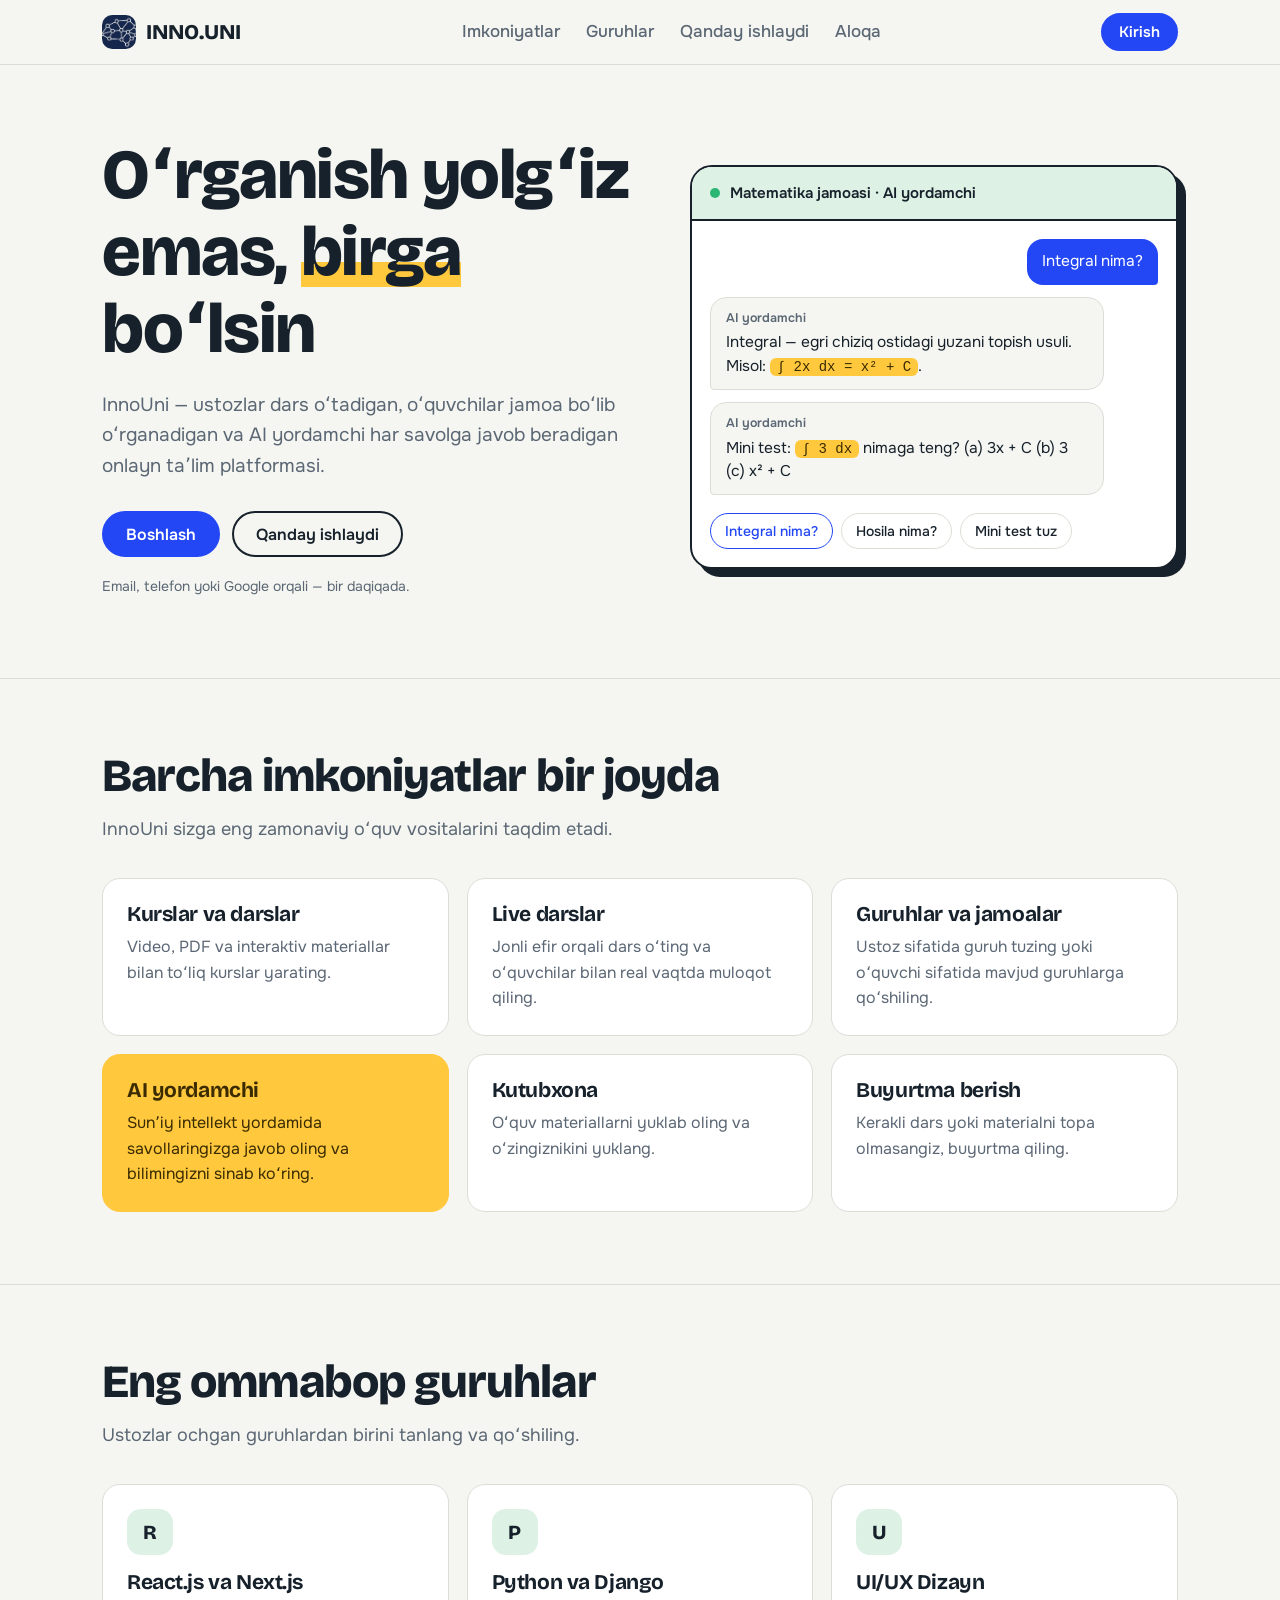
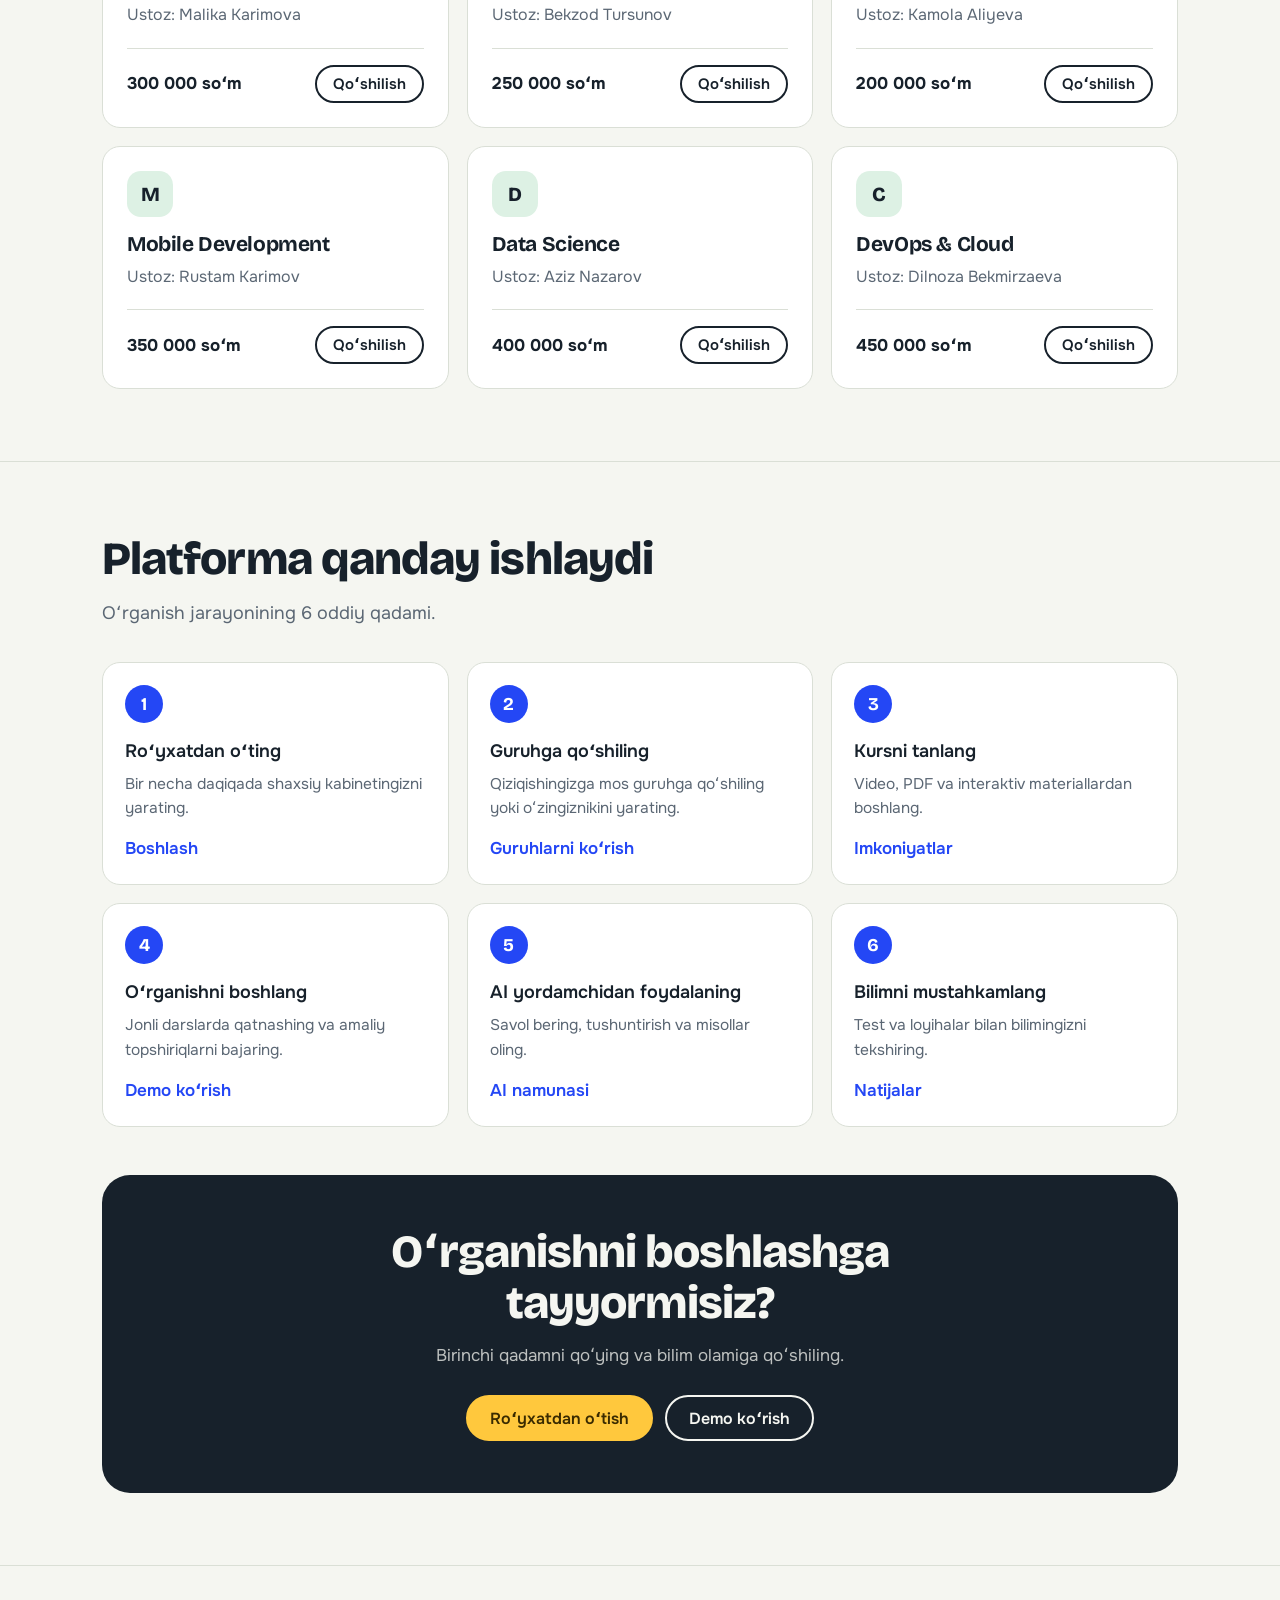
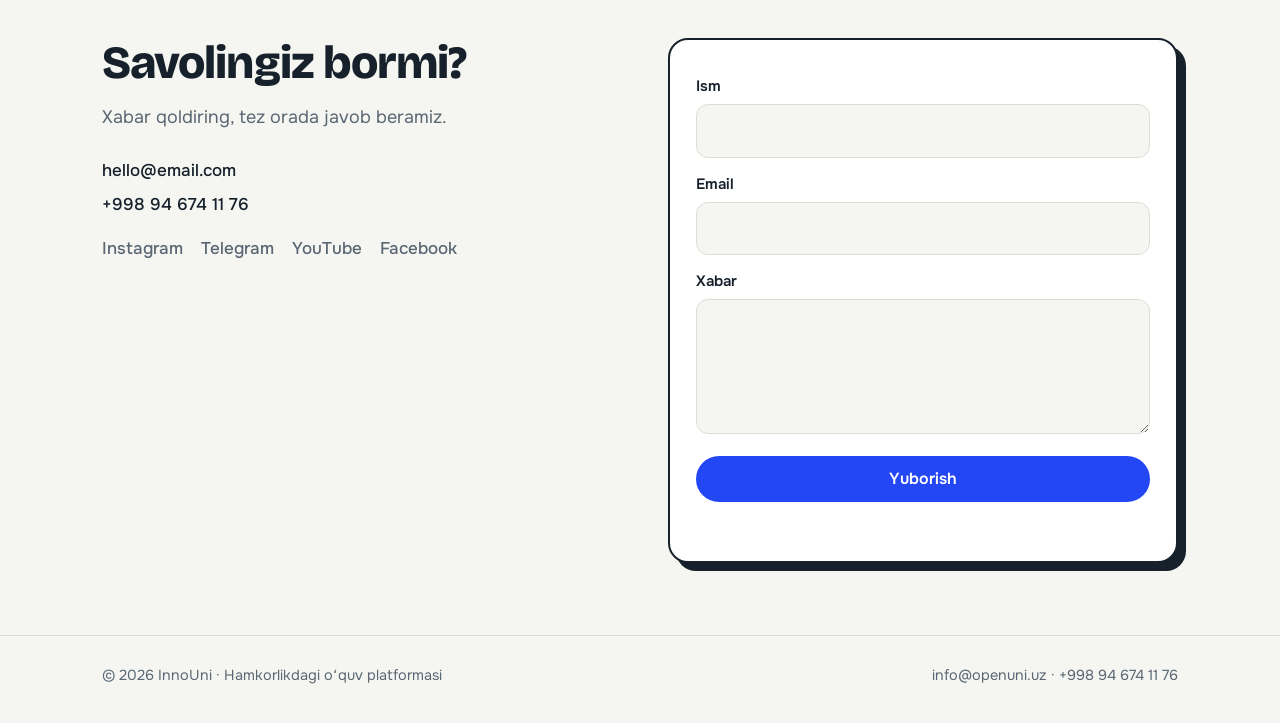
==== index.html @ 682aa375 "Gather edu edu1" ====
<!DOCTYPE html>
<html lang="uz">
<head>
<meta charset="UTF-8">
<meta name="viewport" content="width=device-width, initial-scale=1, viewport-fit=cover">
<meta name="author" content="Sunnat Ulashev">
<meta name="description" content="InnoUni — ustozlar va oʻquvchilarni birlashtiruvchi onlayn taʼlim platformasi">
<meta property="og:title" content="InnoUni">
<meta property="og:description" content="Birga oʻrganamiz: kurslar, jamoalar va AI yordamchi">
<meta property="og:type" content="website">
<title>InnoUni — birga oʻrganamiz</title>
<link rel="icon" href="imgs/00000000000.jpg">
<link rel="preconnect" href="https://fonts.googleapis.com">
<link rel="preconnect" href="https://fonts.gstatic.com" crossorigin>
<link href="https://fonts.googleapis.com/css2?family=Bricolage+Grotesque:wght@500;700;800&family=Onest:wght@400;500;600&display=swap" rel="stylesheet">
<link rel="stylesheet" href="style/innouni.css">
</head>
<body>
<header>
  <div class="wrap nav">
    <a class="logo" href="#top"><img src="imgs/00000000000.jpg" alt="" width="34" height="34">INNO.UNI</a>
    <nav aria-label="Asosiy"><ul>
      <li><a href="#imkoniyatlar">Imkoniyatlar</a></li>
      <li><a href="#popular-groups">Guruhlar</a></li>
      <li><a href="#how-it-work">Qanday ishlaydi</a></li>
      <li><a href="#contact">Aloqa</a></li>
    </ul></nav>
    <a class="btn primary sm" href="secondary.html/login/login.html">Kirish</a>
  </div>
</header>

<main id="top">
<div class="wrap hero">
  <div>
    <h1>Oʻrganish yolgʻiz emas, <span>birga</span> boʻlsin</h1>
    <p class="lead">InnoUni — ustozlar dars oʻtadigan, oʻquvchilar jamoa boʻlib oʻrganadigan va AI yordamchi har savolga javob beradigan onlayn taʼlim platformasi.</p>
    <div class="cta">
      <a class="btn primary" href="secondary.html/login/login.html">Boshlash</a>
      <a class="btn" href="#how-it-work">Qanday ishlaydi</a>
    </div>
    <p class="fine">Email, telefon yoki Google orqali — bir daqiqada.</p>
  </div>
  <div class="chat" aria-label="AI yordamchi namunasi">
    <div class="chat-top"><b></b>Matematika jamoasi · AI yordamchi</div>
    <div class="msgs" id="msgs" aria-live="polite"></div>
    <div class="chips" id="chips">
      <button class="chip" data-q="integral" aria-pressed="true">Integral nima?</button>
      <button class="chip" data-q="hosila" aria-pressed="false">Hosila nima?</button>
      <button class="chip" data-q="test" aria-pressed="false">Mini test tuz</button>
    </div>
  </div>
</div>

<section id="imkoniyatlar">
  <div class="wrap">
    <h2>Barcha imkoniyatlar bir joyda</h2>
    <p class="sub">InnoUni sizga eng zamonaviy oʻquv vositalarini taqdim etadi.</p>
    <div class="grid3">
      <div class="card"><h3>Kurslar va darslar</h3><p>Video, PDF va interaktiv materiallar bilan toʻliq kurslar yarating.</p></div>
      <div class="card"><h3>Live darslar</h3><p>Jonli efir orqali dars oʻting va oʻquvchilar bilan real vaqtda muloqot qiling.</p></div>
      <div class="card"><h3>Guruhlar va jamoalar</h3><p>Ustoz sifatida guruh tuzing yoki oʻquvchi sifatida mavjud guruhlarga qoʻshiling.</p></div>
      <div class="card hl"><h3>AI yordamchi</h3><p>Sunʼiy intellekt yordamida savollaringizga javob oling va bilimingizni sinab koʻring.</p></div>
      <div class="card"><h3>Kutubxona</h3><p>Oʻquv materiallarni yuklab oling va oʻzingiznikini yuklang.</p></div>
      <div class="card"><h3>Buyurtma berish</h3><p>Kerakli dars yoki materialni topa olmasangiz, buyurtma qiling.</p></div>
    </div>
  </div>
</section>

<section id="popular-groups">
  <div class="wrap">
    <h2>Eng ommabop guruhlar</h2>
    <p class="sub">Ustozlar ochgan guruhlardan birini tanlang va qoʻshiling.</p>
    <div class="grid3">
      <article class="group"><span class="av">R</span><h3>React.js va Next.js</h3><p>Ustoz: Malika Karimova</p><div class="price"><b>300 000 soʻm</b><a class="btn sm" href="secondary.html/dashboard/dashboard.html">Qoʻshilish</a></div></article>
      <article class="group"><span class="av">P</span><h3>Python va Django</h3><p>Ustoz: Bekzod Tursunov</p><div class="price"><b>250 000 soʻm</b><a class="btn sm" href="secondary.html/dashboard/dashboard.html">Qoʻshilish</a></div></article>
      <article class="group"><span class="av">U</span><h3>UI/UX Dizayn</h3><p>Ustoz: Kamola Aliyeva</p><div class="price"><b>200 000 soʻm</b><a class="btn sm" href="secondary.html/dashboard/dashboard.html">Qoʻshilish</a></div></article>
      <article class="group"><span class="av">M</span><h3>Mobile Development</h3><p>Ustoz: Rustam Karimov</p><div class="price"><b>350 000 soʻm</b><a class="btn sm" href="secondary.html/dashboard/dashboard.html">Qoʻshilish</a></div></article>
      <article class="group"><span class="av">D</span><h3>Data Science</h3><p>Ustoz: Aziz Nazarov</p><div class="price"><b>400 000 soʻm</b><a class="btn sm" href="secondary.html/dashboard/dashboard.html">Qoʻshilish</a></div></article>
      <article class="group"><span class="av">C</span><h3>DevOps &amp; Cloud</h3><p>Ustoz: Dilnoza Bekmirzaeva</p><div class="price"><b>450 000 soʻm</b><a class="btn sm" href="secondary.html/dashboard/dashboard.html">Qoʻshilish</a></div></article>
    </div>
  </div>
</section>

<section id="how-it-work">
  <div class="wrap">
    <h2>Platforma qanday ishlaydi</h2>
    <p class="sub">Oʻrganish jarayonining 6 oddiy qadami.</p>
    <ol class="steps">
      <li><b>Roʻyxatdan oʻting</b><span>Bir necha daqiqada shaxsiy kabinetingizni yarating.</span><a href="secondary.html/login/login.html">Boshlash</a></li>
      <li><b>Guruhga qoʻshiling</b><span>Qiziqishingizga mos guruhga qoʻshiling yoki oʻzingiznikini yarating.</span><a href="secondary.html/dashboard/dashboard.html">Guruhlarni koʻrish</a></li>
      <li><b>Kursni tanlang</b><span>Video, PDF va interaktiv materiallardan boshlang.</span><a href="#imkoniyatlar">Imkoniyatlar</a></li>
      <li><b>Oʻrganishni boshlang</b><span>Jonli darslarda qatnashing va amaliy topshiriqlarni bajaring.</span><a href="secondary.html/dashboard/dashboard.html">Demo koʻrish</a></li>
      <li><b>AI yordamchidan foydalaning</b><span>Savol bering, tushuntirish va misollar oling.</span><a href="#top">AI namunasi</a></li>
      <li><b>Bilimni mustahkamlang</b><span>Test va loyihalar bilan bilimingizni tekshiring.</span><a href="secondary.html/dashboard/dashboard.html">Natijalar</a></li>
    </ol>
    <div class="final">
      <h2>Oʻrganishni boshlashga tayyormisiz?</h2>
      <p>Birinchi qadamni qoʻying va bilim olamiga qoʻshiling.</p>
      <div class="cta" style="justify-content:center">
        <a class="btn primary" href="secondary.html/login/login.html">Roʻyxatdan oʻtish</a>
        <a class="btn ghost" href="secondary.html/dashboard/dashboard.html">Demo koʻrish</a>
      </div>
    </div>
  </div>
</section>

<section id="contact">
  <div class="wrap split">
    <div>
      <h2>Savolingiz bormi?</h2>
      <p class="sub">Xabar qoldiring, tez orada javob beramiz.</p>
      <p class="links"><a href="mailto:hello@email.com">hello@email.com</a><br><a href="tel:+998946741176">+998 94 674 11 76</a></p>
      <p class="links soc"><a href="#">Instagram</a><a href="#">Telegram</a><a href="#">YouTube</a><a href="#">Facebook</a></p>
    </div>
    <form id="contactForm" class="form">
      <label for="contactName">Ism</label>
      <input type="text" id="contactName" autocomplete="name" required>
      <label for="contactEmail">Email</label>
      <input type="email" id="contactEmail" autocomplete="email" required>
      <label for="contactMessage">Xabar</label>
      <textarea id="contactMessage" rows="4" required></textarea>
      <button type="submit" class="btn primary btn-send">Yuborish</button>
      <p id="formNote" role="status"></p>
    </form>
  </div>
</section>
</main>

<footer><div class="wrap">
  <span>© 2026 InnoUni · Hamkorlikdagi oʻquv platformasi</span>
  <span>info@openuni.uz · +998 94 674 11 76</span>
</div></footer>

<script src="frontend/js/config.js"></script>
<script>
(function(){
  var A={
    integral:["Integral — egri chiziq ostidagi yuzani topish usuli. Misol: <code>∫ 2x dx = x² + C</code>.","Mini test: <code>∫ 3 dx</code> nimaga teng? (a) 3x + C (b) 3 (c) x² + C"],
    hosila:["Hosila — funksiya qanchalik tez oʻzgarishini koʻrsatadi. Misol: <code>(x²)′ = 2x</code>.","Mini test: <code>(5x)′</code> nimaga teng? (a) 5 (b) 5x (c) x"],
    test:["Mana bitta savol: <code>∫ 2x dx</code> nimaga teng?","(a) x² + C (b) 2 + C (c) x + C. Javobingizni yozing, tekshiraman."]
  };
  var Q={integral:"Integral nima?",hosila:"Hosila nima?",test:"Mini test tuz"};
  var box=document.getElementById("msgs"),chips=document.querySelectorAll(".chip");
  function show(k){
    box.innerHTML='<div class="m u"></div><div class="m a"><small>AI yordamchi</small>'+A[k][0]+'</div><div class="m a"><small>AI yordamchi</small>'+A[k][1]+'</div>';
    box.firstChild.textContent=Q[k];
    chips.forEach(function(c){c.setAttribute("aria-pressed",String(c.dataset.q===k))});
  }
  chips.forEach(function(c){c.addEventListener("click",function(){show(c.dataset.q)})});
  show("integral");

  var form=document.getElementById("contactForm"),note=document.getElementById("formNote");
  form.addEventListener("submit",async function(e){
    e.preventDefault();
    var btn=form.querySelector(".btn-send");
    btn.textContent="Yuborilmoqda…";btn.disabled=true;note.textContent="";note.className="";
    var base=(window.config&&window.config.apiBaseUrl)||"http://localhost:3000/api";
    try{
      var r=await fetch(base+"/contact",{method:"POST",headers:{"Content-Type":"application/json"},
        body:JSON.stringify({name:form.contactName.value,email:form.contactEmail.value,message:form.contactMessage.value})});
      var d=await r.json().catch(function(){return{}});
      if(r.ok){note.textContent="Xabar yuborildi. Rahmat!";note.className="ok";form.reset();}
      else{note.textContent=d.error||"Xabar yuborilmadi. Qayta urinib koʻring.";note.className="err";}
    }catch(err){
      note.textContent="Server bilan aloqa yoʻq. Birozdan soʻng qayta urinib koʻring.";note.className="err";
    }finally{btn.textContent="Yuborish";btn.disabled=false;}
  });
})();
</script>
</body>
</html>
---- style/innouni.css ----
:root{
  --bg:#F5F6F1;--surface:#FFFFFF;--ink:#17212B;--muted:#5B6774;--line:#DADFD6;
  --brand:#2447F5;--brand-ink:#FFFFFF;--sun:#FFC83D;--sun-ink:#3A2B00;--leaf:#DDF1E4;
  --head:"Bricolage Grotesque","Segoe UI",system-ui,sans-serif;
  --body:"Onest","Segoe UI",system-ui,sans-serif;
  box-sizing:border-box;padding-top:env(safe-area-inset-top,0px);padding-bottom:env(safe-area-inset-bottom,0px);
  color-scheme:light;
}
@media (prefers-color-scheme:dark){:root{
  --bg:#0F1519;--surface:#172027;--ink:#EEF2EC;--muted:#9AA7B2;--line:#2A353E;
  --brand:#7C93FF;--brand-ink:#0B1030;--leaf:#1B3326;color-scheme:dark}}
html{scroll-padding-top:80px;scroll-behavior:smooth}
*,*::before,*::after{box-sizing:border-box}
body{margin:0;background:var(--bg);color:var(--ink);font:400 17px/1.6 var(--body);-webkit-font-smoothing:antialiased}
h1,h2,h3{font-family:var(--head);line-height:1.1;margin:0;letter-spacing:-.02em}
p{margin:0}a{color:inherit}
:focus-visible{outline:3px solid var(--brand);outline-offset:3px;border-radius:8px}
.wrap{max-width:1120px;margin:0 auto;padding:0 22px}
header{position:sticky;top:0;z-index:5;background:var(--bg);border-bottom:1px solid var(--line)}
.nav{display:flex;align-items:center;justify-content:space-between;height:64px;gap:16px}
.logo{font:800 21px var(--head);text-decoration:none;display:flex;align-items:center;gap:10px}
.logo img{border-radius:30%;object-fit:cover}
nav ul{display:flex;gap:26px;list-style:none;margin:0;padding:0;font-weight:500}
nav a{text-decoration:none;color:var(--muted)}nav a:hover{color:var(--ink)}
.btn{display:inline-flex;align-items:center;justify-content:center;min-height:46px;padding:0 22px;border-radius:999px;font:600 16px var(--body);text-decoration:none;border:2px solid var(--ink);background:transparent;color:var(--ink);cursor:pointer}
.btn.primary{background:var(--brand);border-color:var(--brand);color:var(--brand-ink)}
.btn.primary:hover{filter:brightness(1.08)}
.btn.sm{min-height:38px;padding:0 16px;font-size:15px}
.btn[disabled]{opacity:.6;cursor:wait}
.hero{display:grid;grid-template-columns:1.05fr .95fr;gap:48px;align-items:center;padding:72px 22px 80px}
.hero h1{font-size:clamp(38px,6vw,70px);font-weight:800}
.hero h1 span{background:linear-gradient(transparent 62%,var(--sun) 62% 92%,transparent 92%);color:inherit}
.lead{font-size:19px;color:var(--muted);max-width:30em;margin:22px 0 30px}
.cta{display:flex;flex-wrap:wrap;gap:12px}
.fine{margin-top:18px;font-size:14px;color:var(--muted)}
.chat{background:var(--surface);border:2px solid var(--ink);border-radius:22px;box-shadow:8px 8px 0 var(--ink);overflow:hidden}
.chat-top{display:flex;align-items:center;gap:10px;padding:14px 18px;border-bottom:2px solid var(--ink);background:var(--leaf);font-weight:600;font-size:15px}
.chat-top b{width:10px;height:10px;border-radius:50%;background:#2BB673}
.msgs{padding:18px;display:grid;gap:12px;min-height:280px;align-content:start}
.m{max-width:88%;padding:11px 15px;border-radius:16px;font-size:15.5px;line-height:1.5}
.m.u{justify-self:end;background:var(--brand);color:var(--brand-ink);border-bottom-right-radius:4px}
.m.a{background:var(--bg);border:1px solid var(--line);border-bottom-left-radius:4px}
.m.a small{display:block;color:var(--muted);font-size:12.5px;margin-bottom:4px;font-weight:600}
.m.a code{background:var(--sun);color:var(--sun-ink);padding:1px 7px;border-radius:6px;font-size:14px}
.chips{display:flex;flex-wrap:wrap;gap:8px;padding:0 18px 18px}
.chip{border:1.5px solid var(--line);background:var(--surface);color:var(--ink);border-radius:999px;padding:8px 14px;font:500 14px var(--body);cursor:pointer}
.chip[aria-pressed="true"],.chip:hover{border-color:var(--brand);color:var(--brand)}
section{padding:72px 0;border-top:1px solid var(--line)}
section h2{font-size:clamp(30px,4.4vw,46px);font-weight:800;max-width:16em}
.sub{color:var(--muted);max-width:36em;margin-top:14px;font-size:18px}
.grid3{display:grid;grid-template-columns:repeat(3,1fr);gap:18px;margin-top:34px}
.card,.group{background:var(--surface);border:1.5px solid var(--line);border-radius:18px;padding:24px}
.card h3,.group h3{font-size:21px;margin-bottom:8px}
.card p,.group>p{color:var(--muted);font-size:16px}
.card.hl{background:var(--sun);border-color:var(--sun);color:var(--sun-ink)}
.card.hl p{color:var(--sun-ink)}
.av{display:grid;place-items:center;width:46px;height:46px;border-radius:14px;background:var(--leaf);font:800 20px var(--head);margin-bottom:16px}
.price{display:flex;justify-content:space-between;align-items:center;gap:10px;margin-top:20px;padding-top:16px;border-top:1px solid var(--line)}
.steps{list-style:none;counter-reset:s;margin:34px 0 0;padding:0;display:grid;grid-template-columns:repeat(3,1fr);gap:18px}
.steps li{counter-increment:s;background:var(--surface);border:1.5px solid var(--line);border-radius:18px;padding:22px;display:flex;flex-direction:column;gap:6px}
.steps li::before{content:counter(s);width:38px;height:38px;border-radius:50%;background:var(--brand);color:var(--brand-ink);display:grid;place-items:center;font:700 18px var(--head);margin-bottom:8px}
.steps b{font-weight:600;font-size:18px}
.steps span{color:var(--muted);font-size:15.5px;flex:1}
.steps a{margin-top:8px;font-weight:600;color:var(--brand);text-decoration:none}
.steps a:hover{text-decoration:underline}
.final{background:var(--ink);color:var(--bg);border-radius:28px;padding:52px 28px;text-align:center;margin-top:48px}
.final h2{margin:0 auto;color:var(--bg)}
.final p{opacity:.75;margin:14px auto 26px;max-width:32em}
.final .btn.primary{background:var(--sun);border-color:var(--sun);color:var(--sun-ink)}
.final .btn.ghost{border-color:var(--bg);color:var(--bg)}
.split{display:grid;grid-template-columns:1fr 1fr;gap:56px;align-items:start}
.links{margin-top:22px;font-weight:500;line-height:2}
.links a{text-decoration:none}.links a:hover{text-decoration:underline}
.soc{display:flex;flex-wrap:wrap;gap:8px 18px;color:var(--muted);margin-top:10px}
.form{background:var(--surface);border:2px solid var(--ink);border-radius:20px;padding:26px;box-shadow:8px 8px 0 var(--ink);display:grid;gap:6px}
.form label{font-weight:600;font-size:15px;margin-top:8px}
.form input,.form textarea{width:100%;font:inherit;color:var(--ink);background:var(--bg);border:1.5px solid var(--line);border-radius:12px;padding:12px 14px}
.form input:focus,.form textarea:focus{outline:none;border-color:var(--brand)}
.form .btn{margin-top:16px}
#formNote{min-height:1.4em;font-size:15px;margin-top:6px}
#formNote.ok{color:#1E8E5A}#formNote.err{color:#D14343}
footer{border-top:1px solid var(--line);padding:28px 0 36px;color:var(--muted);font-size:14.5px}
footer .wrap{display:flex;justify-content:space-between;flex-wrap:wrap;gap:10px}
@media (max-width:900px){
  nav ul{display:none}
  .hero,.split{grid-template-columns:1fr;gap:36px}
  .hero{padding:44px 22px 56px}
  .grid3,.steps{grid-template-columns:1fr}
  section{padding:56px 0}
}
@media (prefers-reduced-motion:reduce){html{scroll-behavior:auto}}
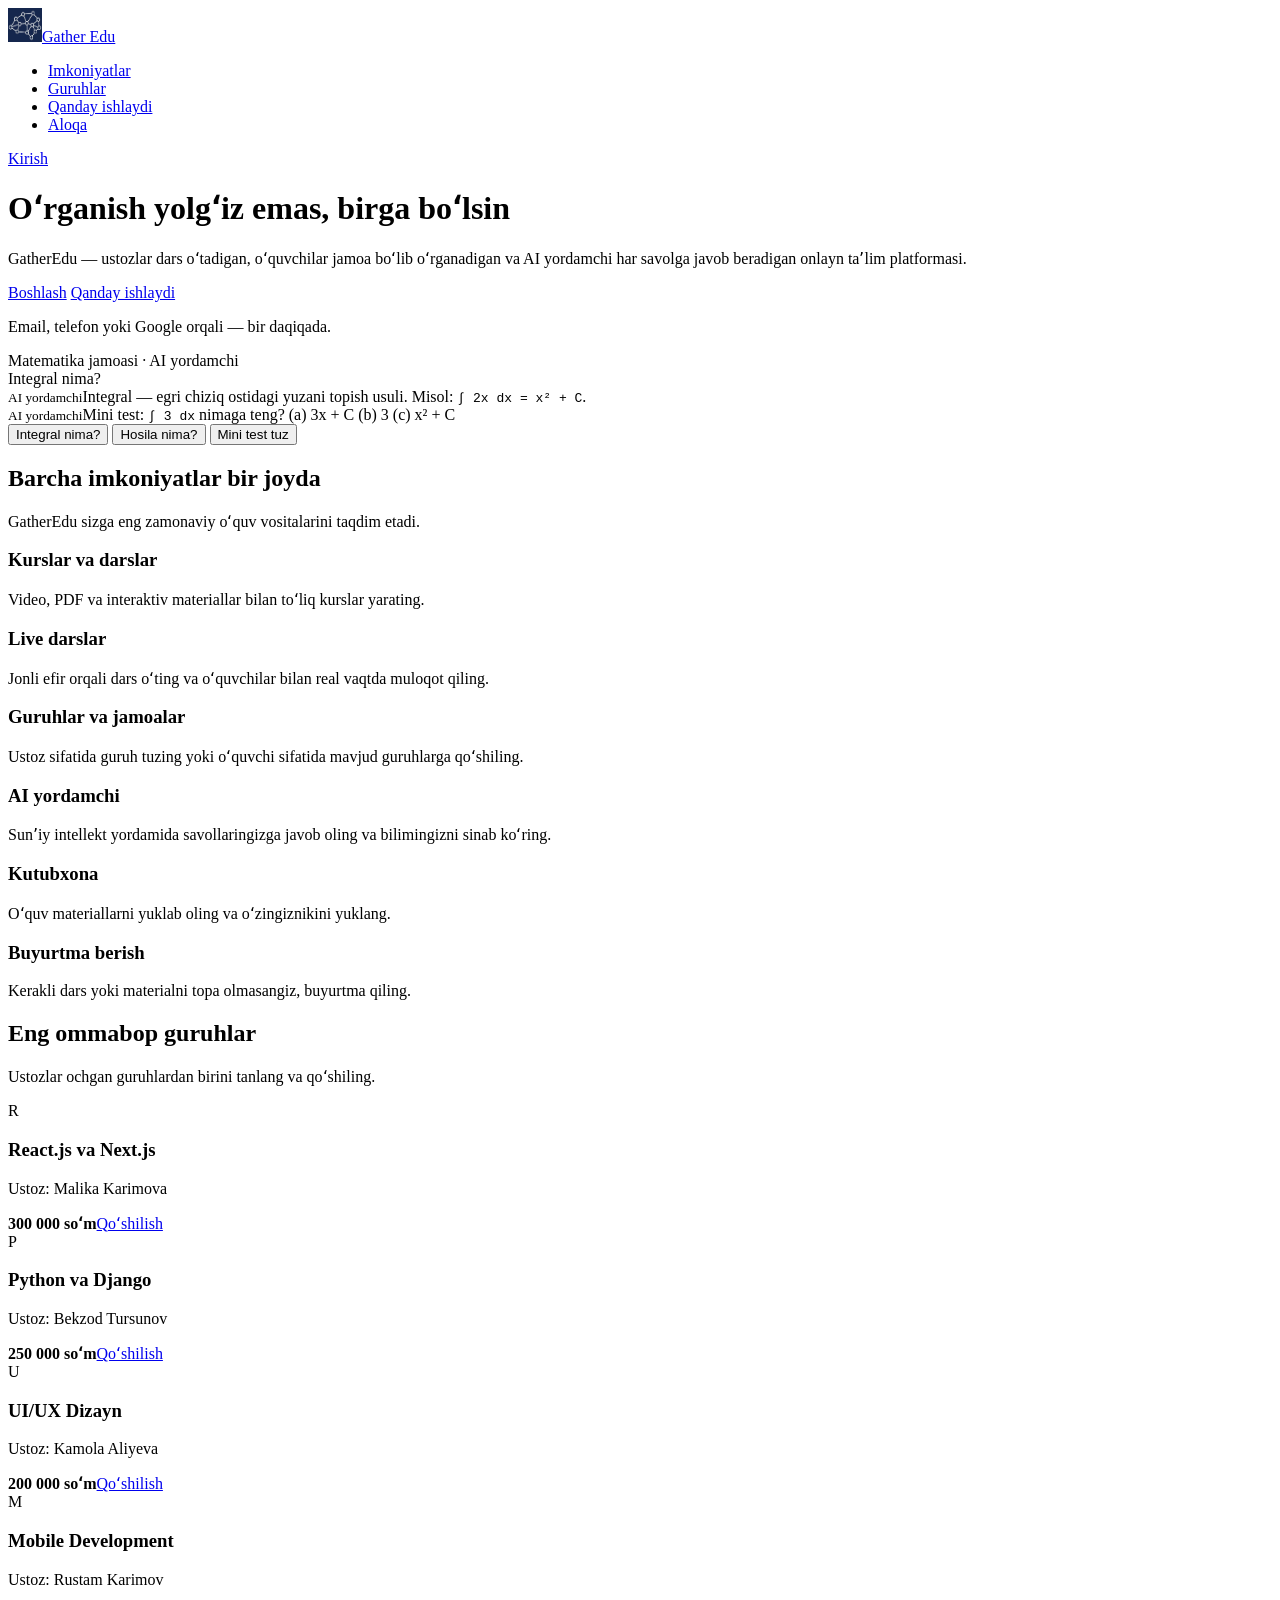
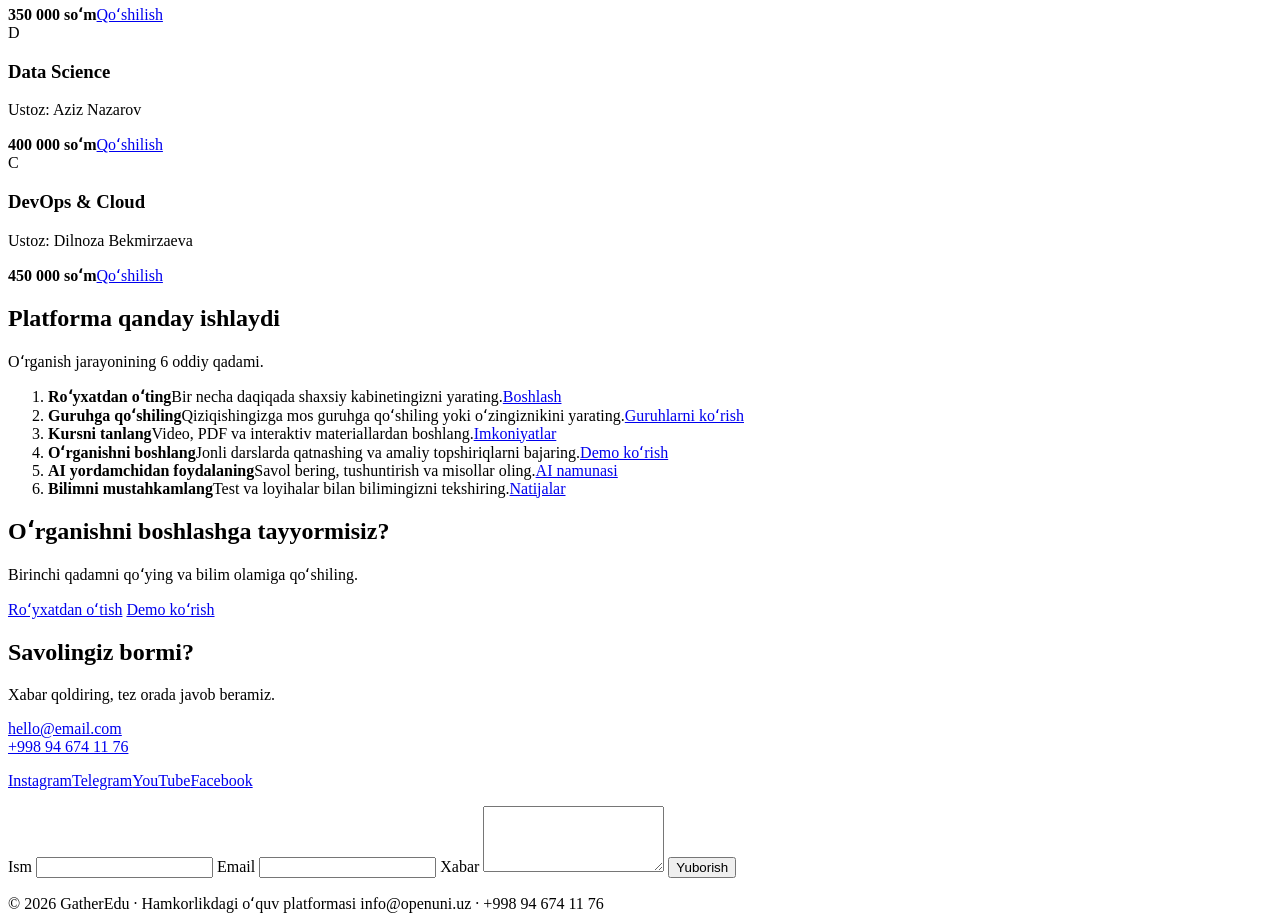
==== commit 55e818ed: "name chage" ====
--- a/index.html
+++ b/index.html
@@ -1,171 +1,239 @@
 <!DOCTYPE html>
 <html lang="uz">
+
 <head>
-<meta charset="UTF-8">
-<meta name="viewport" content="width=device-width, initial-scale=1, viewport-fit=cover">
-<meta name="author" content="Sunnat Ulashev">
-<meta name="description" content="InnoUni — ustozlar va oʻquvchilarni birlashtiruvchi onlayn taʼlim platformasi">
-<meta property="og:title" content="InnoUni">
-<meta property="og:description" content="Birga oʻrganamiz: kurslar, jamoalar va AI yordamchi">
-<meta property="og:type" content="website">
-<title>InnoUni — birga oʻrganamiz</title>
-<link rel="icon" href="imgs/00000000000.jpg">
-<link rel="preconnect" href="https://fonts.googleapis.com">
-<link rel="preconnect" href="https://fonts.gstatic.com" crossorigin>
-<link href="https://fonts.googleapis.com/css2?family=Bricolage+Grotesque:wght@500;700;800&family=Onest:wght@400;500;600&display=swap" rel="stylesheet">
-<link rel="stylesheet" href="style/innouni.css">
+  <meta charset="UTF-8">
+  <meta name="viewport" content="width=device-width, initial-scale=1, viewport-fit=cover">
+  <meta name="author" content="Sunnat Ulashev">
+  <meta name="description" content="GatherEdu — ustozlar va oʻquvchilarni birlashtiruvchi onlayn taʼlim platformasi">
+  <meta property="og:title" content="GatherEdu">
+  <meta property="og:description" content="Birga oʻrganamiz: kurslar, jamoalar va AI yordamchi">
+  <meta property="og:type" content="website">
+  <title>GatherEdu — birga oʻrganamiz</title>
+  <link rel="icon" href="imgs/00000000000.jpg">
+  <link rel="preconnect" href="https://fonts.googleapis.com">
+  <link rel="preconnect" href="https://fonts.gstatic.com" crossorigin>
+  <link
+    href="https://fonts.googleapis.com/css2?family=Bricolage+Grotesque:wght@500;700;800&family=Onest:wght@400;500;600&display=swap"
+    rel="stylesheet">
+  <link rel="stylesheet" href="style/GatherEdu.css">
 </head>
+
 <body>
-<header>
-  <div class="wrap nav">
-    <a class="logo" href="#top"><img src="imgs/00000000000.jpg" alt="" width="34" height="34">INNO.UNI</a>
-    <nav aria-label="Asosiy"><ul>
-      <li><a href="#imkoniyatlar">Imkoniyatlar</a></li>
-      <li><a href="#popular-groups">Guruhlar</a></li>
-      <li><a href="#how-it-work">Qanday ishlaydi</a></li>
-      <li><a href="#contact">Aloqa</a></li>
-    </ul></nav>
-    <a class="btn primary sm" href="secondary.html/login/login.html">Kirish</a>
-  </div>
-</header>
-
-<main id="top">
-<div class="wrap hero">
-  <div>
-    <h1>Oʻrganish yolgʻiz emas, <span>birga</span> boʻlsin</h1>
-    <p class="lead">InnoUni — ustozlar dars oʻtadigan, oʻquvchilar jamoa boʻlib oʻrganadigan va AI yordamchi har savolga javob beradigan onlayn taʼlim platformasi.</p>
-    <div class="cta">
-      <a class="btn primary" href="secondary.html/login/login.html">Boshlash</a>
-      <a class="btn" href="#how-it-work">Qanday ishlaydi</a>
+  <header>
+    <div class="wrap nav">
+      <a class="logo" href="#top"><img src="imgs/00000000000.jpg" alt="" width="34" height="34">Gather Edu</a>
+      <nav aria-label="Asosiy">
+        <ul>
+          <li><a href="#imkoniyatlar">Imkoniyatlar</a></li>
+          <li><a href="#popular-groups">Guruhlar</a></li>
+          <li><a href="#how-it-work">Qanday ishlaydi</a></li>
+          <li><a href="#contact">Aloqa</a></li>
+        </ul>
+      </nav>
+      <a class="btn primary sm" href="secondary.html/login/login.html">Kirish</a>
     </div>
-    <p class="fine">Email, telefon yoki Google orqali — bir daqiqada.</p>
-  </div>
-  <div class="chat" aria-label="AI yordamchi namunasi">
-    <div class="chat-top"><b></b>Matematika jamoasi · AI yordamchi</div>
-    <div class="msgs" id="msgs" aria-live="polite"></div>
-    <div class="chips" id="chips">
-      <button class="chip" data-q="integral" aria-pressed="true">Integral nima?</button>
-      <button class="chip" data-q="hosila" aria-pressed="false">Hosila nima?</button>
-      <button class="chip" data-q="test" aria-pressed="false">Mini test tuz</button>
+  </header>
+
+  <main id="top">
+    <div class="wrap hero">
+      <div>
+        <h1>Oʻrganish yolgʻiz emas, <span>birga</span> boʻlsin</h1>
+        <p class="lead">GatherEdu — ustozlar dars oʻtadigan, oʻquvchilar jamoa boʻlib oʻrganadigan va AI yordamchi har
+          savolga javob beradigan onlayn taʼlim platformasi.</p>
+        <div class="cta">
+          <a class="btn primary" href="secondary.html/login/login.html">Boshlash</a>
+          <a class="btn" href="#how-it-work">Qanday ishlaydi</a>
+        </div>
+        <p class="fine">Email, telefon yoki Google orqali — bir daqiqada.</p>
+      </div>
+      <div class="chat" aria-label="AI yordamchi namunasi">
+        <div class="chat-top"><b></b>Matematika jamoasi · AI yordamchi</div>
+        <div class="msgs" id="msgs" aria-live="polite"></div>
+        <div class="chips" id="chips">
+          <button class="chip" data-q="integral" aria-pressed="true">Integral nima?</button>
+          <button class="chip" data-q="hosila" aria-pressed="false">Hosila nima?</button>
+          <button class="chip" data-q="test" aria-pressed="false">Mini test tuz</button>
+        </div>
+      </div>
     </div>
-  </div>
-</div>
-
-<section id="imkoniyatlar">
-  <div class="wrap">
-    <h2>Barcha imkoniyatlar bir joyda</h2>
-    <p class="sub">InnoUni sizga eng zamonaviy oʻquv vositalarini taqdim etadi.</p>
-    <div class="grid3">
-      <div class="card"><h3>Kurslar va darslar</h3><p>Video, PDF va interaktiv materiallar bilan toʻliq kurslar yarating.</p></div>
-      <div class="card"><h3>Live darslar</h3><p>Jonli efir orqali dars oʻting va oʻquvchilar bilan real vaqtda muloqot qiling.</p></div>
-      <div class="card"><h3>Guruhlar va jamoalar</h3><p>Ustoz sifatida guruh tuzing yoki oʻquvchi sifatida mavjud guruhlarga qoʻshiling.</p></div>
-      <div class="card hl"><h3>AI yordamchi</h3><p>Sunʼiy intellekt yordamida savollaringizga javob oling va bilimingizni sinab koʻring.</p></div>
-      <div class="card"><h3>Kutubxona</h3><p>Oʻquv materiallarni yuklab oling va oʻzingiznikini yuklang.</p></div>
-      <div class="card"><h3>Buyurtma berish</h3><p>Kerakli dars yoki materialni topa olmasangiz, buyurtma qiling.</p></div>
+
+    <section id="imkoniyatlar">
+      <div class="wrap">
+        <h2>Barcha imkoniyatlar bir joyda</h2>
+        <p class="sub">GatherEdu sizga eng zamonaviy oʻquv vositalarini taqdim etadi.</p>
+        <div class="grid3">
+          <div class="card">
+            <h3>Kurslar va darslar</h3>
+            <p>Video, PDF va interaktiv materiallar bilan toʻliq kurslar yarating.</p>
+          </div>
+          <div class="card">
+            <h3>Live darslar</h3>
+            <p>Jonli efir orqali dars oʻting va oʻquvchilar bilan real vaqtda muloqot qiling.</p>
+          </div>
+          <div class="card">
+            <h3>Guruhlar va jamoalar</h3>
+            <p>Ustoz sifatida guruh tuzing yoki oʻquvchi sifatida mavjud guruhlarga qoʻshiling.</p>
+          </div>
+          <div class="card hl">
+            <h3>AI yordamchi</h3>
+            <p>Sunʼiy intellekt yordamida savollaringizga javob oling va bilimingizni sinab koʻring.</p>
+          </div>
+          <div class="card">
+            <h3>Kutubxona</h3>
+            <p>Oʻquv materiallarni yuklab oling va oʻzingiznikini yuklang.</p>
+          </div>
+          <div class="card">
+            <h3>Buyurtma berish</h3>
+            <p>Kerakli dars yoki materialni topa olmasangiz, buyurtma qiling.</p>
+          </div>
+        </div>
+      </div>
+    </section>
+
+    <section id="popular-groups">
+      <div class="wrap">
+        <h2>Eng ommabop guruhlar</h2>
+        <p class="sub">Ustozlar ochgan guruhlardan birini tanlang va qoʻshiling.</p>
+        <div class="grid3">
+          <article class="group"><span class="av">R</span>
+            <h3>React.js va Next.js</h3>
+            <p>Ustoz: Malika Karimova</p>
+            <div class="price"><b>300 000 soʻm</b><a class="btn sm"
+                href="secondary.html/dashboard/dashboard.html">Qoʻshilish</a></div>
+          </article>
+          <article class="group"><span class="av">P</span>
+            <h3>Python va Django</h3>
+            <p>Ustoz: Bekzod Tursunov</p>
+            <div class="price"><b>250 000 soʻm</b><a class="btn sm"
+                href="secondary.html/dashboard/dashboard.html">Qoʻshilish</a></div>
+          </article>
+          <article class="group"><span class="av">U</span>
+            <h3>UI/UX Dizayn</h3>
+            <p>Ustoz: Kamola Aliyeva</p>
+            <div class="price"><b>200 000 soʻm</b><a class="btn sm"
+                href="secondary.html/dashboard/dashboard.html">Qoʻshilish</a></div>
+          </article>
+          <article class="group"><span class="av">M</span>
+            <h3>Mobile Development</h3>
+            <p>Ustoz: Rustam Karimov</p>
+            <div class="price"><b>350 000 soʻm</b><a class="btn sm"
+                href="secondary.html/dashboard/dashboard.html">Qoʻshilish</a></div>
+          </article>
+          <article class="group"><span class="av">D</span>
+            <h3>Data Science</h3>
+            <p>Ustoz: Aziz Nazarov</p>
+            <div class="price"><b>400 000 soʻm</b><a class="btn sm"
+                href="secondary.html/dashboard/dashboard.html">Qoʻshilish</a></div>
+          </article>
+          <article class="group"><span class="av">C</span>
+            <h3>DevOps &amp; Cloud</h3>
+            <p>Ustoz: Dilnoza Bekmirzaeva</p>
+            <div class="price"><b>450 000 soʻm</b><a class="btn sm"
+                href="secondary.html/dashboard/dashboard.html">Qoʻshilish</a></div>
+          </article>
+        </div>
+      </div>
+    </section>
+
+    <section id="how-it-work">
+      <div class="wrap">
+        <h2>Platforma qanday ishlaydi</h2>
+        <p class="sub">Oʻrganish jarayonining 6 oddiy qadami.</p>
+        <ol class="steps">
+          <li><b>Roʻyxatdan oʻting</b><span>Bir necha daqiqada shaxsiy kabinetingizni yarating.</span><a
+              href="secondary.html/login/login.html">Boshlash</a></li>
+          <li><b>Guruhga qoʻshiling</b><span>Qiziqishingizga mos guruhga qoʻshiling yoki oʻzingiznikini
+              yarating.</span><a href="secondary.html/dashboard/dashboard.html">Guruhlarni koʻrish</a></li>
+          <li><b>Kursni tanlang</b><span>Video, PDF va interaktiv materiallardan boshlang.</span><a
+              href="#imkoniyatlar">Imkoniyatlar</a></li>
+          <li><b>Oʻrganishni boshlang</b><span>Jonli darslarda qatnashing va amaliy topshiriqlarni bajaring.</span><a
+              href="secondary.html/dashboard/dashboard.html">Demo koʻrish</a></li>
+          <li><b>AI yordamchidan foydalaning</b><span>Savol bering, tushuntirish va misollar oling.</span><a
+              href="#top">AI namunasi</a></li>
+          <li><b>Bilimni mustahkamlang</b><span>Test va loyihalar bilan bilimingizni tekshiring.</span><a
+              href="secondary.html/dashboard/dashboard.html">Natijalar</a></li>
+        </ol>
+        <div class="final">
+          <h2>Oʻrganishni boshlashga tayyormisiz?</h2>
+          <p>Birinchi qadamni qoʻying va bilim olamiga qoʻshiling.</p>
+          <div class="cta" style="justify-content:center">
+            <a class="btn primary" href="secondary.html/login/login.html">Roʻyxatdan oʻtish</a>
+            <a class="btn ghost" href="secondary.html/dashboard/dashboard.html">Demo koʻrish</a>
+          </div>
+        </div>
+      </div>
+    </section>
+
+    <section id="contact">
+      <div class="wrap split">
+        <div>
+          <h2>Savolingiz bormi?</h2>
+          <p class="sub">Xabar qoldiring, tez orada javob beramiz.</p>
+          <p class="links"><a href="mailto:hello@email.com">hello@email.com</a><br><a href="tel:+998946741176">+998 94
+              674 11 76</a></p>
+          <p class="links soc"><a href="#">Instagram</a><a href="#">Telegram</a><a href="#">YouTube</a><a
+              href="#">Facebook</a></p>
+        </div>
+        <form id="contactForm" class="form">
+          <label for="contactName">Ism</label>
+          <input type="text" id="contactName" autocomplete="name" required>
+          <label for="contactEmail">Email</label>
+          <input type="email" id="contactEmail" autocomplete="email" required>
+          <label for="contactMessage">Xabar</label>
+          <textarea id="contactMessage" rows="4" required></textarea>
+          <button type="submit" class="btn primary btn-send">Yuborish</button>
+          <p id="formNote" role="status"></p>
+        </form>
+      </div>
+    </section>
+  </main>
+
+  <footer>
+    <div class="wrap">
+      <span>© 2026 GatherEdu · Hamkorlikdagi oʻquv platformasi</span>
+      <span>info@openuni.uz · +998 94 674 11 76</span>
     </div>
-  </div>
-</section>
-
-<section id="popular-groups">
-  <div class="wrap">
-    <h2>Eng ommabop guruhlar</h2>
-    <p class="sub">Ustozlar ochgan guruhlardan birini tanlang va qoʻshiling.</p>
-    <div class="grid3">
-      <article class="group"><span class="av">R</span><h3>React.js va Next.js</h3><p>Ustoz: Malika Karimova</p><div class="price"><b>300 000 soʻm</b><a class="btn sm" href="secondary.html/dashboard/dashboard.html">Qoʻshilish</a></div></article>
-      <article class="group"><span class="av">P</span><h3>Python va Django</h3><p>Ustoz: Bekzod Tursunov</p><div class="price"><b>250 000 soʻm</b><a class="btn sm" href="secondary.html/dashboard/dashboard.html">Qoʻshilish</a></div></article>
-      <article class="group"><span class="av">U</span><h3>UI/UX Dizayn</h3><p>Ustoz: Kamola Aliyeva</p><div class="price"><b>200 000 soʻm</b><a class="btn sm" href="secondary.html/dashboard/dashboard.html">Qoʻshilish</a></div></article>
-      <article class="group"><span class="av">M</span><h3>Mobile Development</h3><p>Ustoz: Rustam Karimov</p><div class="price"><b>350 000 soʻm</b><a class="btn sm" href="secondary.html/dashboard/dashboard.html">Qoʻshilish</a></div></article>
-      <article class="group"><span class="av">D</span><h3>Data Science</h3><p>Ustoz: Aziz Nazarov</p><div class="price"><b>400 000 soʻm</b><a class="btn sm" href="secondary.html/dashboard/dashboard.html">Qoʻshilish</a></div></article>
-      <article class="group"><span class="av">C</span><h3>DevOps &amp; Cloud</h3><p>Ustoz: Dilnoza Bekmirzaeva</p><div class="price"><b>450 000 soʻm</b><a class="btn sm" href="secondary.html/dashboard/dashboard.html">Qoʻshilish</a></div></article>
-    </div>
-  </div>
-</section>
-
-<section id="how-it-work">
-  <div class="wrap">
-    <h2>Platforma qanday ishlaydi</h2>
-    <p class="sub">Oʻrganish jarayonining 6 oddiy qadami.</p>
-    <ol class="steps">
-      <li><b>Roʻyxatdan oʻting</b><span>Bir necha daqiqada shaxsiy kabinetingizni yarating.</span><a href="secondary.html/login/login.html">Boshlash</a></li>
-      <li><b>Guruhga qoʻshiling</b><span>Qiziqishingizga mos guruhga qoʻshiling yoki oʻzingiznikini yarating.</span><a href="secondary.html/dashboard/dashboard.html">Guruhlarni koʻrish</a></li>
-      <li><b>Kursni tanlang</b><span>Video, PDF va interaktiv materiallardan boshlang.</span><a href="#imkoniyatlar">Imkoniyatlar</a></li>
-      <li><b>Oʻrganishni boshlang</b><span>Jonli darslarda qatnashing va amaliy topshiriqlarni bajaring.</span><a href="secondary.html/dashboard/dashboard.html">Demo koʻrish</a></li>
-      <li><b>AI yordamchidan foydalaning</b><span>Savol bering, tushuntirish va misollar oling.</span><a href="#top">AI namunasi</a></li>
-      <li><b>Bilimni mustahkamlang</b><span>Test va loyihalar bilan bilimingizni tekshiring.</span><a href="secondary.html/dashboard/dashboard.html">Natijalar</a></li>
-    </ol>
-    <div class="final">
-      <h2>Oʻrganishni boshlashga tayyormisiz?</h2>
-      <p>Birinchi qadamni qoʻying va bilim olamiga qoʻshiling.</p>
-      <div class="cta" style="justify-content:center">
-        <a class="btn primary" href="secondary.html/login/login.html">Roʻyxatdan oʻtish</a>
-        <a class="btn ghost" href="secondary.html/dashboard/dashboard.html">Demo koʻrish</a>
-      </div>
-    </div>
-  </div>
-</section>
-
-<section id="contact">
-  <div class="wrap split">
-    <div>
-      <h2>Savolingiz bormi?</h2>
-      <p class="sub">Xabar qoldiring, tez orada javob beramiz.</p>
-      <p class="links"><a href="mailto:hello@email.com">hello@email.com</a><br><a href="tel:+998946741176">+998 94 674 11 76</a></p>
-      <p class="links soc"><a href="#">Instagram</a><a href="#">Telegram</a><a href="#">YouTube</a><a href="#">Facebook</a></p>
-    </div>
-    <form id="contactForm" class="form">
-      <label for="contactName">Ism</label>
-      <input type="text" id="contactName" autocomplete="name" required>
-      <label for="contactEmail">Email</label>
-      <input type="email" id="contactEmail" autocomplete="email" required>
-      <label for="contactMessage">Xabar</label>
-      <textarea id="contactMessage" rows="4" required></textarea>
-      <button type="submit" class="btn primary btn-send">Yuborish</button>
-      <p id="formNote" role="status"></p>
-    </form>
-  </div>
-</section>
-</main>
-
-<footer><div class="wrap">
-  <span>© 2026 InnoUni · Hamkorlikdagi oʻquv platformasi</span>
-  <span>info@openuni.uz · +998 94 674 11 76</span>
-</div></footer>
-
-<script src="frontend/js/config.js"></script>
-<script>
-(function(){
-  var A={
-    integral:["Integral — egri chiziq ostidagi yuzani topish usuli. Misol: <code>∫ 2x dx = x² + C</code>.","Mini test: <code>∫ 3 dx</code> nimaga teng? (a) 3x + C (b) 3 (c) x² + C"],
-    hosila:["Hosila — funksiya qanchalik tez oʻzgarishini koʻrsatadi. Misol: <code>(x²)′ = 2x</code>.","Mini test: <code>(5x)′</code> nimaga teng? (a) 5 (b) 5x (c) x"],
-    test:["Mana bitta savol: <code>∫ 2x dx</code> nimaga teng?","(a) x² + C (b) 2 + C (c) x + C. Javobingizni yozing, tekshiraman."]
-  };
-  var Q={integral:"Integral nima?",hosila:"Hosila nima?",test:"Mini test tuz"};
-  var box=document.getElementById("msgs"),chips=document.querySelectorAll(".chip");
-  function show(k){
-    box.innerHTML='<div class="m u"></div><div class="m a"><small>AI yordamchi</small>'+A[k][0]+'</div><div class="m a"><small>AI yordamchi</small>'+A[k][1]+'</div>';
-    box.firstChild.textContent=Q[k];
-    chips.forEach(function(c){c.setAttribute("aria-pressed",String(c.dataset.q===k))});
-  }
-  chips.forEach(function(c){c.addEventListener("click",function(){show(c.dataset.q)})});
-  show("integral");
-
-  var form=document.getElementById("contactForm"),note=document.getElementById("formNote");
-  form.addEventListener("submit",async function(e){
-    e.preventDefault();
-    var btn=form.querySelector(".btn-send");
-    btn.textContent="Yuborilmoqda…";btn.disabled=true;note.textContent="";note.className="";
-    var base=(window.config&&window.config.apiBaseUrl)||"http://localhost:3000/api";
-    try{
-      var r=await fetch(base+"/contact",{method:"POST",headers:{"Content-Type":"application/json"},
-        body:JSON.stringify({name:form.contactName.value,email:form.contactEmail.value,message:form.contactMessage.value})});
-      var d=await r.json().catch(function(){return{}});
-      if(r.ok){note.textContent="Xabar yuborildi. Rahmat!";note.className="ok";form.reset();}
-      else{note.textContent=d.error||"Xabar yuborilmadi. Qayta urinib koʻring.";note.className="err";}
-    }catch(err){
-      note.textContent="Server bilan aloqa yoʻq. Birozdan soʻng qayta urinib koʻring.";note.className="err";
-    }finally{btn.textContent="Yuborish";btn.disabled=false;}
-  });
-})();
-</script>
+  </footer>
+
+  <script src="frontend/js/config.js"></script>
+  <script>
+    (function() {
+      var A={
+        integral: ["Integral — egri chiziq ostidagi yuzani topish usuli. Misol: <code>∫ 2x dx = x² + C</code>.","Mini test: <code>∫ 3 dx</code> nimaga teng? (a) 3x + C (b) 3 (c) x² + C"],
+        hosila: ["Hosila — funksiya qanchalik tez oʻzgarishini koʻrsatadi. Misol: <code>(x²)′ = 2x</code>.","Mini test: <code>(5x)′</code> nimaga teng? (a) 5 (b) 5x (c) x"],
+        test: ["Mana bitta savol: <code>∫ 2x dx</code> nimaga teng?","(a) x² + C (b) 2 + C (c) x + C. Javobingizni yozing, tekshiraman."]
+      }
+      var Q={integral: "Integral nima?",hosila: "Hosila nima?",test: "Mini test tuz"}
+      var box=document.getElementById("msgs"),chips=document.querySelectorAll(".chip")
+      function show(k) {
+        box.innerHTML='<div class="m u"></div><div class="m a"><small>AI yordamchi</small>'+A[k][0]+'</div><div class="m a"><small>AI yordamchi</small>'+A[k][1]+'</div>'
+        box.firstChild.textContent=Q[k]
+        chips.forEach(function(c) {c.setAttribute("aria-pressed",String(c.dataset.q===k))})
+      }
+      chips.forEach(function(c) {c.addEventListener("click",function() {show(c.dataset.q)})})
+      show("integral")
+
+      var form=document.getElementById("contactForm"),note=document.getElementById("formNote")
+      form.addEventListener("submit",async function(e) {
+        e.preventDefault()
+        var btn=form.querySelector(".btn-send")
+        btn.textContent="Yuborilmoqda…"; btn.disabled=true; note.textContent=""; note.className=""
+        var base=(window.config&&window.config.apiBaseUrl)||"http://localhost:3000/api"
+        try {
+          var r=await fetch(base+"/contact",{
+            method: "POST",headers: {"Content-Type": "application/json"},
+            body: JSON.stringify({name: form.contactName.value,email: form.contactEmail.value,message: form.contactMessage.value})
+          })
+          var d=await r.json().catch(function() {return {}})
+          if(r.ok) {note.textContent="Xabar yuborildi. Rahmat!"; note.className="ok"; form.reset()}
+          else {note.textContent=d.error||"Xabar yuborilmadi. Qayta urinib koʻring."; note.className="err"}
+        } catch(err) {
+          note.textContent="Server bilan aloqa yoʻq. Birozdan soʻng qayta urinib koʻring."; note.className="err"
+        } finally {btn.textContent="Yuborish"; btn.disabled=false}
+      })
+    })();
+  </script>
 </body>
-</html>
+
+</html>
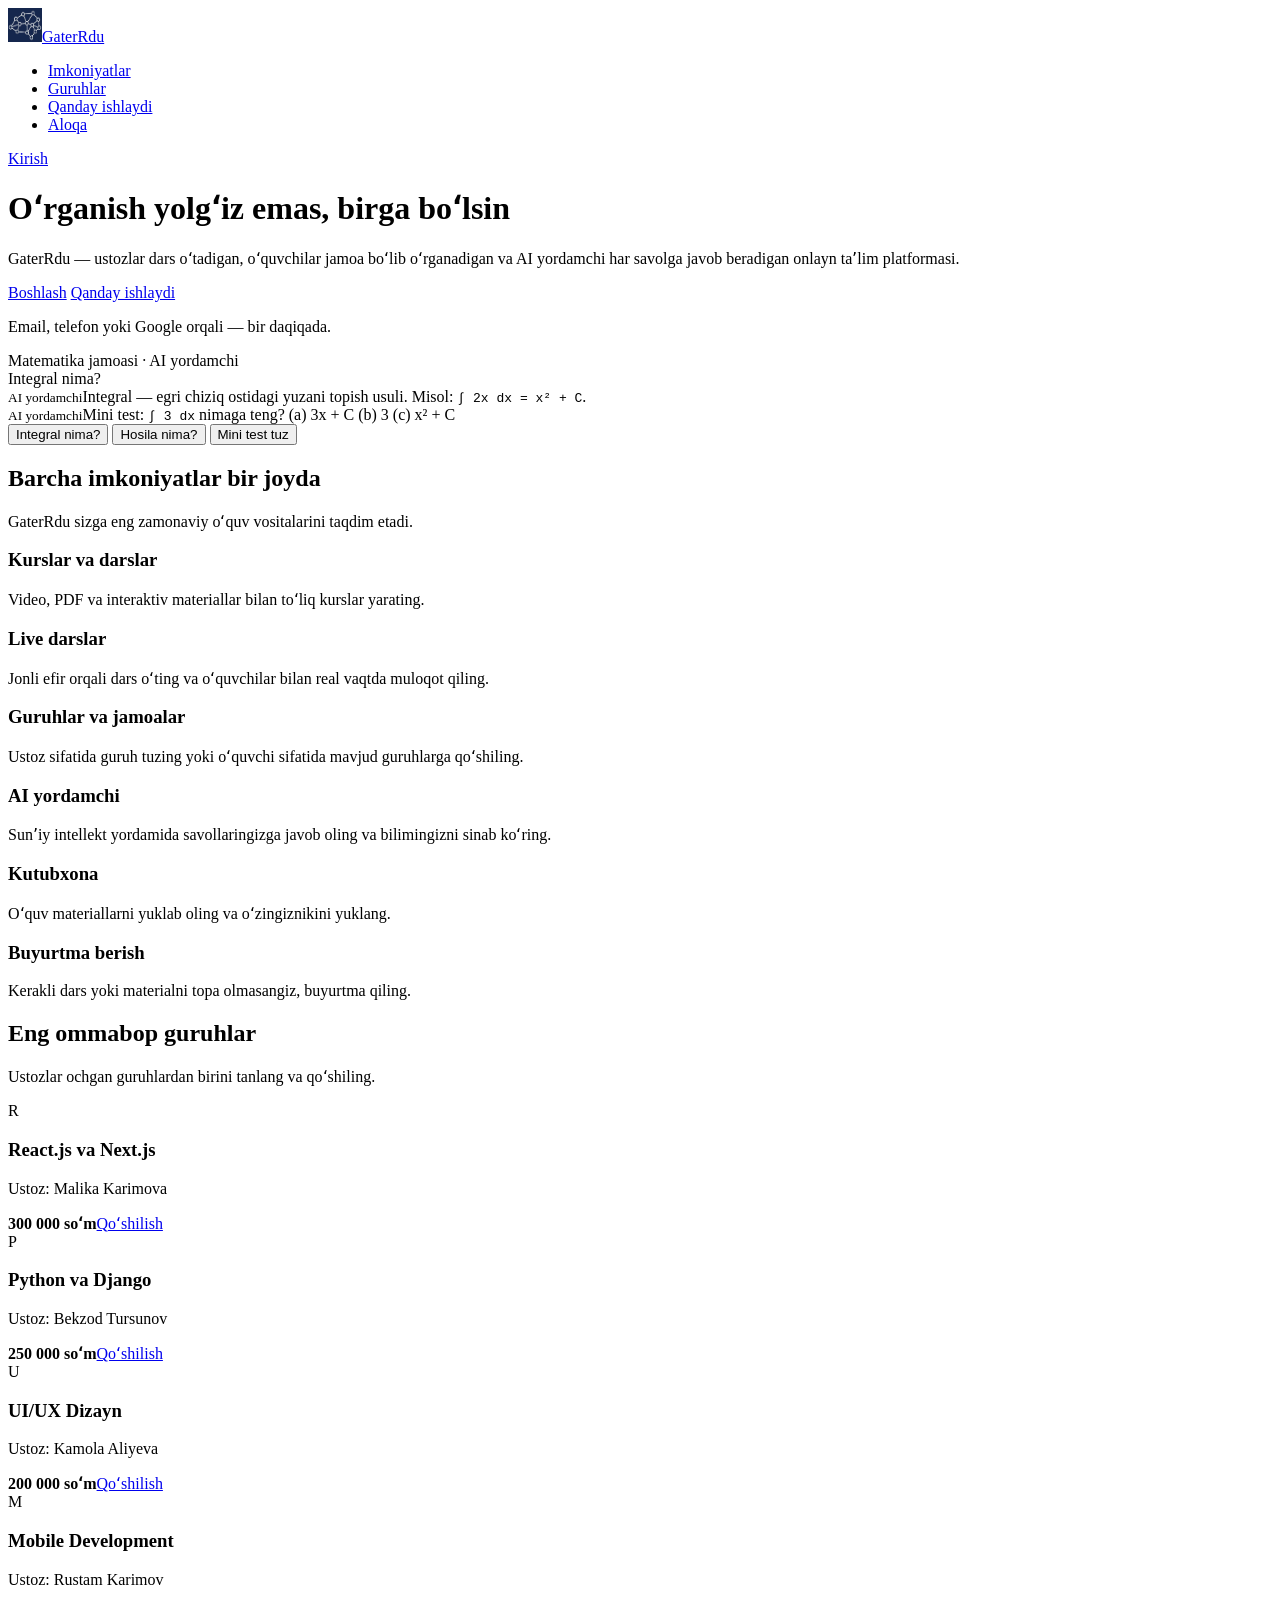
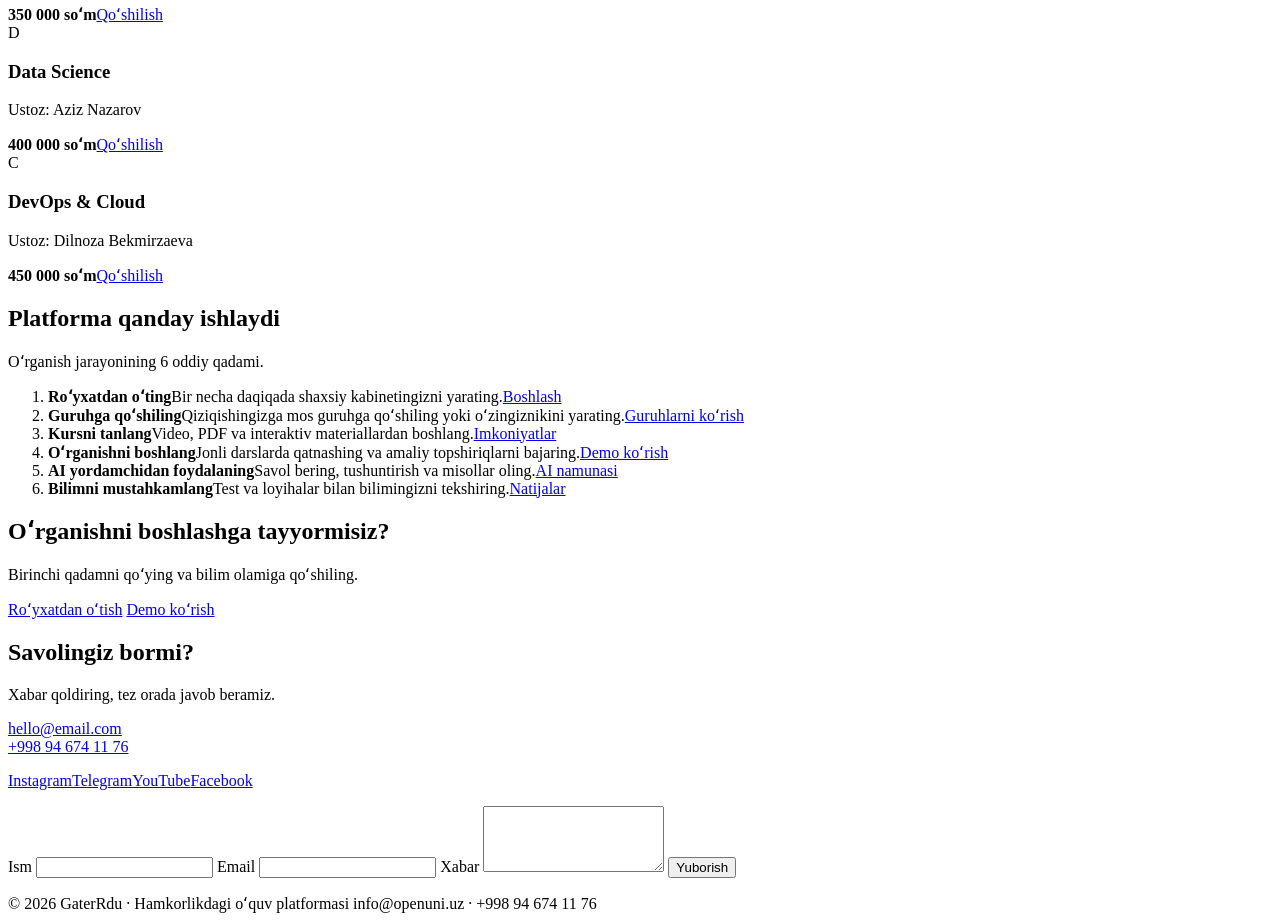
==== commit 3f1a6ac6: "Update landing page branding to GaterRdu" ====
--- a/index.html
+++ b/index.html
@@ -5,11 +5,11 @@
   <meta charset="UTF-8">
   <meta name="viewport" content="width=device-width, initial-scale=1, viewport-fit=cover">
   <meta name="author" content="Sunnat Ulashev">
-  <meta name="description" content="GatherEdu — ustozlar va oʻquvchilarni birlashtiruvchi onlayn taʼlim platformasi">
-  <meta property="og:title" content="GatherEdu">
+  <meta name="description" content="GaterRdu — ustozlar va oʻquvchilarni birlashtiruvchi onlayn taʼlim platformasi">
+  <meta property="og:title" content="GaterRdu">
   <meta property="og:description" content="Birga oʻrganamiz: kurslar, jamoalar va AI yordamchi">
   <meta property="og:type" content="website">
-  <title>GatherEdu — birga oʻrganamiz</title>
+  <title>GaterRdu — birga oʻrganamiz</title>
   <link rel="icon" href="imgs/00000000000.jpg">
   <link rel="preconnect" href="https://fonts.googleapis.com">
   <link rel="preconnect" href="https://fonts.gstatic.com" crossorigin>
@@ -22,7 +22,7 @@
 <body>
   <header>
     <div class="wrap nav">
-      <a class="logo" href="#top"><img src="imgs/00000000000.jpg" alt="" width="34" height="34">Gather Edu</a>
+      <a class="logo" href="#top"><img src="imgs/00000000000.jpg" alt="" width="34" height="34">GaterRdu</a>
       <nav aria-label="Asosiy">
         <ul>
           <li><a href="#imkoniyatlar">Imkoniyatlar</a></li>
@@ -39,7 +39,7 @@
     <div class="wrap hero">
       <div>
         <h1>Oʻrganish yolgʻiz emas, <span>birga</span> boʻlsin</h1>
-        <p class="lead">GatherEdu — ustozlar dars oʻtadigan, oʻquvchilar jamoa boʻlib oʻrganadigan va AI yordamchi har
+        <p class="lead">GaterRdu — ustozlar dars oʻtadigan, oʻquvchilar jamoa boʻlib oʻrganadigan va AI yordamchi har
           savolga javob beradigan onlayn taʼlim platformasi.</p>
         <div class="cta">
           <a class="btn primary" href="secondary.html/login/login.html">Boshlash</a>
@@ -61,7 +61,7 @@
     <section id="imkoniyatlar">
       <div class="wrap">
         <h2>Barcha imkoniyatlar bir joyda</h2>
-        <p class="sub">GatherEdu sizga eng zamonaviy oʻquv vositalarini taqdim etadi.</p>
+        <p class="sub">GaterRdu sizga eng zamonaviy oʻquv vositalarini taqdim etadi.</p>
         <div class="grid3">
           <div class="card">
             <h3>Kurslar va darslar</h3>
@@ -191,7 +191,7 @@
 
   <footer>
     <div class="wrap">
-      <span>© 2026 GatherEdu · Hamkorlikdagi oʻquv platformasi</span>
+      <span>© 2026 GaterRdu · Hamkorlikdagi oʻquv platformasi</span>
       <span>info@openuni.uz · +998 94 674 11 76</span>
     </div>
   </footer>
@@ -236,4 +236,4 @@
   </script>
 </body>
 
-</html>+</html>
